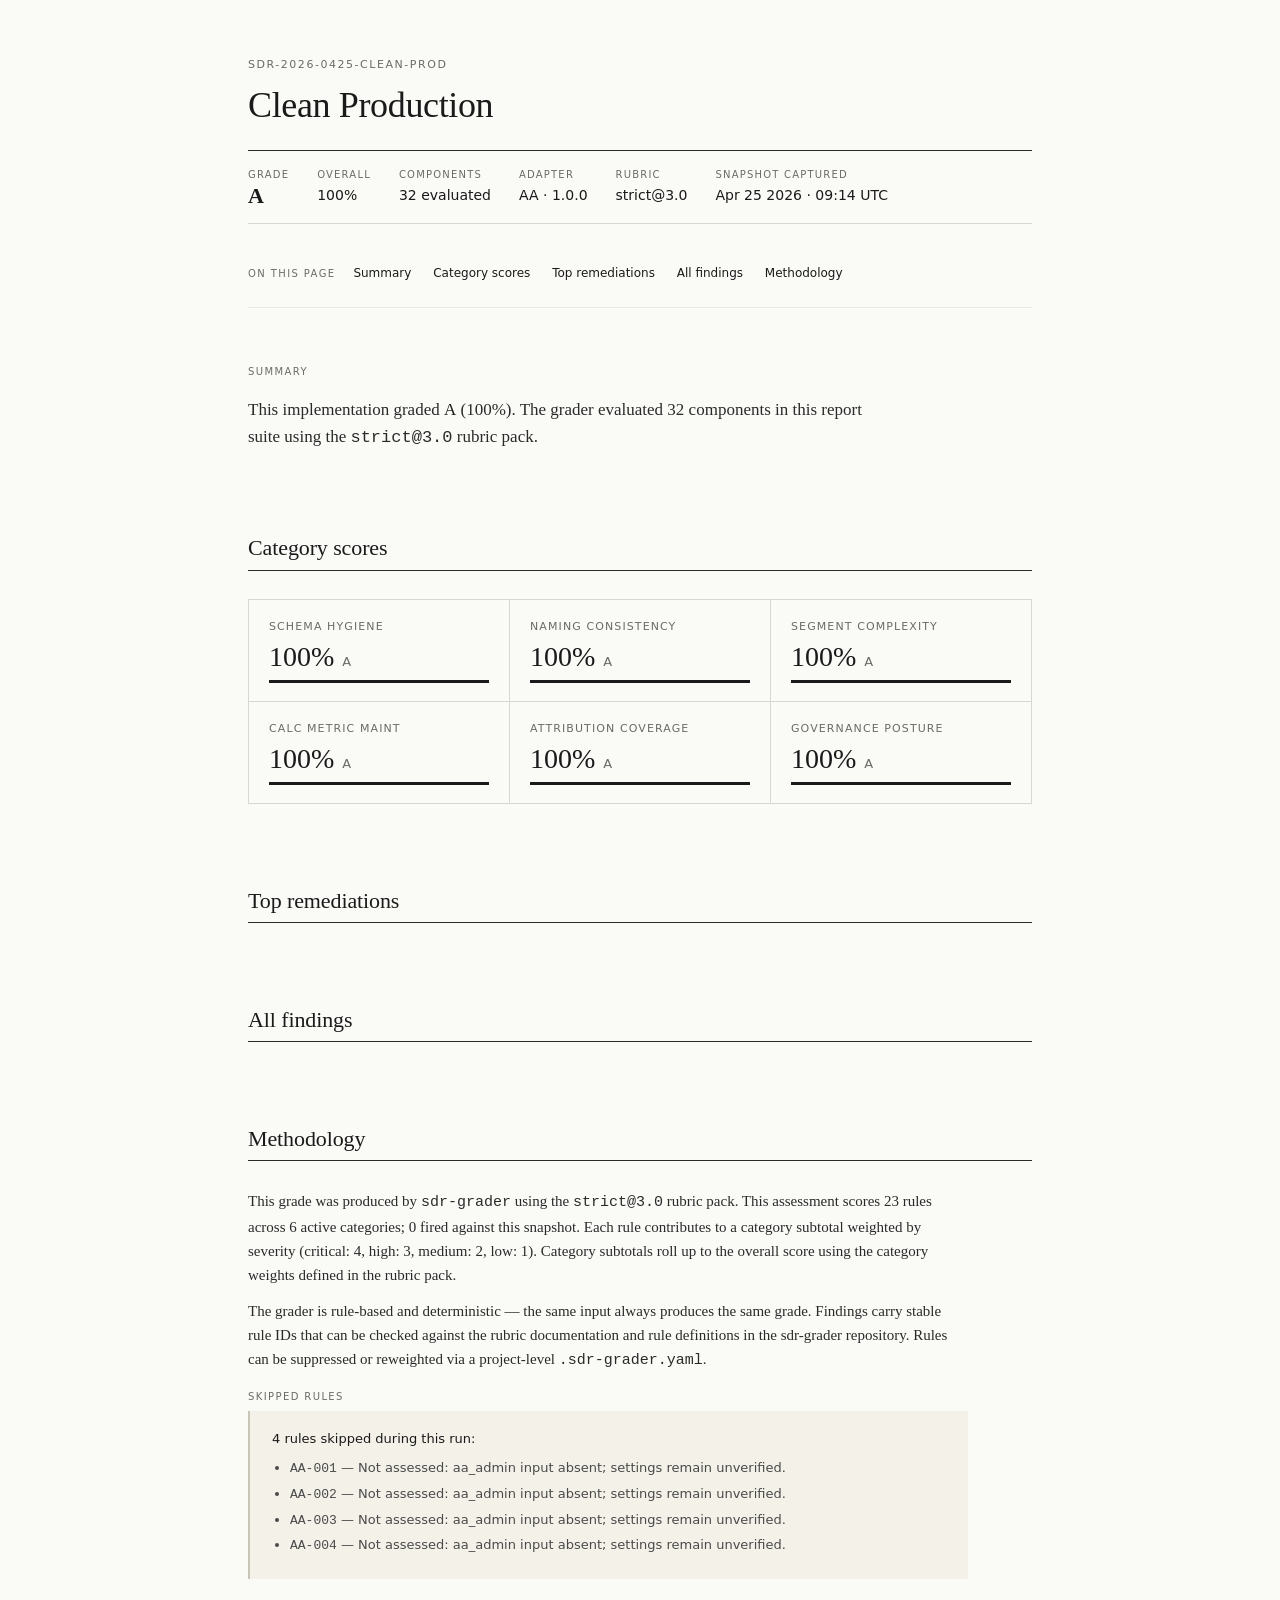
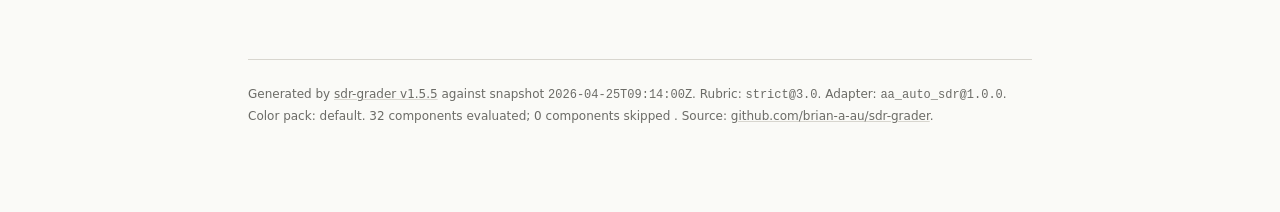
==== examples/grade-aa-clean.html @ 220c114c "chore: prepare the 1.5.5 patch release" ====
<!DOCTYPE html>
<html lang="en" data-color-pack="default">
<head>
<meta charset="utf-8">
<meta name="viewport" content="width=device-width, initial-scale=1">
<meta http-equiv="Content-Security-Policy" content="default-src 'none'; style-src 'unsafe-inline'; img-src 'none'; media-src 'none'; object-src 'none'; frame-src 'none'; connect-src 'none'; base-uri 'none'; form-action 'none'">
<meta name="referrer" content="no-referrer">
<title>SDR-2026-0425-CLEAN-PROD — Clean Production</title>
<style>/* ---------- Reset & base ---------- */
*, *::before, *::after { box-sizing: border-box; }
html { -webkit-text-size-adjust: 100%; }
body {
  margin: 0;
  font-family: "Charter", "Iowan Old Style", "Source Serif Pro", Georgia, "Times New Roman", serif;
  font-size: 16px;
  line-height: 1.55;
  color: var(--sdr-text-primary);
  background: var(--sdr-surface-page);
  -webkit-font-smoothing: antialiased;
  -moz-osx-font-smoothing: grayscale;
}
.ui {
  font-family: "Söhne", "Inter", -apple-system, BlinkMacSystemFont, "Segoe UI", sans-serif;
}
.mono {
  font-family: "JetBrains Mono", "SF Mono", "Menlo", "Consolas", monospace;
}

/* ---------- Layout ---------- */
.page {
  max-width: 880px;
  margin: 0 auto;
  padding: 56px 48px 96px;
}
@media (max-width: 720px) {
  .page { padding: 32px 20px 64px; }
}

/* ---------- Eyebrow + Title ---------- */
.eyebrow {
  font-family: "Söhne", "Inter", system-ui, sans-serif;
  font-size: 11px;
  font-weight: 500;
  letter-spacing: 0.14em;
  text-transform: uppercase;
  color: var(--sdr-text-muted);
  margin-bottom: 12px;
}
h1 {
  font-family: "Charter", "Iowan Old Style", Georgia, serif;
  font-weight: 500;
  font-size: 36px;
  line-height: 1.15;
  letter-spacing: -0.01em;
  margin: 0 0 24px 0;
}

/* ---------- Metadata strip ---------- */
.meta-strip {
  display: flex;
  flex-wrap: wrap;
  gap: 28px;
  padding: 16px 0;
  border-top: 1px solid var(--sdr-report-text-secondary);
  border-bottom: 1px solid var(--sdr-border-default);
  margin-bottom: 40px;
  font-family: "Söhne", "Inter", system-ui, sans-serif;
  font-size: 13px;
}
.meta-strip .item { display: flex; flex-direction: column; gap: 2px; }
.meta-strip .label {
  font-size: 10px;
  letter-spacing: 0.12em;
  text-transform: uppercase;
  color: var(--sdr-text-muted);
  font-weight: 500;
}
.meta-strip .value { font-size: 14px; color: var(--sdr-text-primary); font-weight: 500; }
.meta-strip .grade-cell .value {
  font-family: "Charter", Georgia, serif;
  font-size: 22px;
  font-weight: 600;
  line-height: 1;
}

/* ---------- On this page ---------- */
nav.toc {
  font-family: "Söhne", "Inter", system-ui, sans-serif;
  font-size: 12px;
  color: var(--sdr-text-muted);
  margin-bottom: 56px;
  padding-bottom: 24px;
  border-bottom: 1px solid var(--sdr-surface-emphasis);
}
nav.toc .label {
  font-size: 10px;
  letter-spacing: 0.14em;
  text-transform: uppercase;
  margin-right: 14px;
  color: var(--sdr-text-muted);
}
nav.toc a {
  color: var(--sdr-text-primary);
  text-decoration: none;
  margin-right: 18px;
  border-bottom: 1px solid transparent;
  transition: border-color 0.15s;
}
nav.toc a:hover { border-bottom-color: var(--sdr-text-primary); }

/* ---------- TL;DR ---------- */
.tldr {
  font-family: "Söhne", "Inter", system-ui, sans-serif;
  font-size: 10px;
  letter-spacing: 0.14em;
  text-transform: uppercase;
  color: var(--sdr-text-muted);
  font-weight: 500;
  margin-bottom: 12px;
}
.tldr-body {
  font-size: 17px;
  line-height: 1.6;
  color: var(--sdr-report-text-secondary);
  margin-bottom: 56px;
  max-width: 640px;
}
.tldr-body strong { color: var(--sdr-text-primary); font-weight: 500; }

/* ---------- Section headings ---------- */
h2 {
  font-family: "Charter", Georgia, serif;
  font-weight: 500;
  font-size: 22px;
  letter-spacing: -0.005em;
  margin: 0 0 4px 0;
  padding-top: 24px;
}
.section-rule { height: 1px; background: var(--sdr-report-text-secondary); margin: 0 0 28px 0; }
section { margin-bottom: 56px; }

/* ---------- Category grid ---------- */
.category-grid {
  display: grid;
  grid-template-columns: repeat(auto-fit, minmax(220px, 1fr));
  gap: 1px;
  background: var(--sdr-border-default);
  border: 1px solid var(--sdr-border-default);
  margin-bottom: 8px;
}
.cat {
  background: var(--sdr-surface-page);
  padding: 18px 20px;
  font-family: "Söhne", "Inter", system-ui, sans-serif;
}
.cat .name {
  font-size: 11px;
  letter-spacing: 0.1em;
  text-transform: uppercase;
  color: var(--sdr-text-muted);
  font-weight: 500;
  margin-bottom: 8px;
}
.cat .score { display: flex; align-items: baseline; gap: 8px; margin-bottom: 8px; }
.cat .pct {
  font-family: "Charter", Georgia, serif;
  font-size: 28px;
  font-weight: 500;
  line-height: 1;
  color: var(--sdr-text-primary);
}
.cat .sub { font-size: 13px; color: var(--sdr-text-muted); font-weight: 500; }
.cat .bar { height: 3px; background: var(--sdr-surface-emphasis); position: relative; overflow: hidden; }
.cat .bar > span { display: block; height: 100%; background: var(--sdr-chart-primary); }
.cat .bar.warn > span { background: var(--sdr-report-severity-high); }
.cat .bar.crit > span { background: var(--sdr-report-severity-critical); }

/* ---------- Remediations ---------- */
ol.remediations { list-style: none; counter-reset: rem; padding: 0; margin: 0; }
ol.remediations li {
  counter-increment: rem;
  display: grid;
  grid-template-columns: 36px 1fr auto;
  gap: 16px;
  align-items: baseline;
  padding: 16px 0;
  border-bottom: 1px solid var(--sdr-surface-emphasis);
}
ol.remediations li:last-child { border-bottom: 0; }
ol.remediations li::before {
  content: counter(rem, decimal-leading-zero);
  font-family: "Söhne", "Inter", system-ui, sans-serif;
  font-size: 11px;
  color: var(--sdr-text-muted);
  letter-spacing: 0.06em;
}
ol.remediations .text { font-size: 16px; line-height: 1.5; color: var(--sdr-text-primary); }
ol.remediations .text .ref {
  font-family: "Söhne", "Inter", system-ui, sans-serif;
  font-size: 11px;
  color: var(--sdr-text-muted);
  letter-spacing: 0.04em;
  margin-left: 6px;
}
ol.remediations .priority-weight {
  font-family: "Söhne", "Inter", system-ui, sans-serif;
  font-size: 12px;
  color: var(--sdr-report-change-added);
  white-space: nowrap;
  font-weight: 500;
}

/* ---------- Findings ---------- */
.finding {
  padding: 24px 0;
  border-bottom: 1px solid var(--sdr-surface-emphasis);
  content-visibility: auto;
  /* 320px ≈ median finding height; `auto` self-corrects after first render */
  contain-intrinsic-size: auto 320px;
}
.finding:first-of-type { border-top: 1px solid var(--sdr-surface-emphasis); }
.finding-head {
  display: flex;
  flex-wrap: wrap;
  gap: 10px;
  align-items: center;
  margin-bottom: 12px;
  font-family: "Söhne", "Inter", system-ui, sans-serif;
  font-size: 12px;
  letter-spacing: 0.04em;
}
.finding-id {
  font-family: "JetBrains Mono", monospace;
  font-size: 11px;
  color: var(--sdr-text-muted);
  font-weight: 500;
}
.sev {
  font-size: 10px;
  letter-spacing: 0.12em;
  text-transform: uppercase;
  padding: 2px 7px;
  font-weight: 600;
  border: 1px solid currentColor;
}
.sev.crit { color: var(--sdr-report-severity-critical); }
.sev.high { color: var(--sdr-report-severity-high); }
.sev.med { color: var(--sdr-report-severity-medium); }
.sev.low { color: var(--sdr-report-severity-low); }
.finding-cat { color: var(--sdr-text-muted); font-size: 11px; letter-spacing: 0.06em; }
.finding-title {
  font-family: "Charter", Georgia, serif;
  font-size: 18px;
  font-weight: 500;
  line-height: 1.35;
  margin: 0 0 12px 0;
  color: var(--sdr-text-primary);
}
.finding-body { font-size: 15px; line-height: 1.6; color: var(--sdr-report-text-secondary); max-width: 640px; }
.finding-body p { margin: 0 0 12px 0; }
.finding-body p:last-child { margin-bottom: 0; }
.finding-section-label {
  font-family: "Söhne", "Inter", system-ui, sans-serif;
  font-size: 10px;
  letter-spacing: 0.14em;
  text-transform: uppercase;
  color: var(--sdr-text-muted);
  font-weight: 500;
  margin: 16px 0 6px 0;
}
.components-list {
  font-family: "JetBrains Mono", monospace;
  font-size: 13px;
  color: var(--sdr-report-text-secondary);
  line-height: 1.7;
  background: var(--sdr-report-surface-code);
  padding: 12px 16px;
  border-left: 2px solid var(--sdr-report-border-code);
  margin: 0;
  white-space: pre;
  overflow-x: auto;
}
pre.code {
  font-family: "JetBrains Mono", monospace;
  font-size: 12.5px;
  line-height: 1.55;
  background: var(--sdr-report-surface-code);
  padding: 14px 16px;
  border-left: 2px solid var(--sdr-report-border-code);
  overflow-x: auto;
  margin: 8px 0 0 0;
  color: var(--sdr-report-text-secondary);
}
.finding-actions {
  margin-top: 14px;
  font-family: "Söhne", "Inter", system-ui, sans-serif;
  font-size: 12px;
  color: var(--sdr-text-muted);
}
.finding-actions a {
  color: var(--sdr-text-muted);
  text-decoration: none;
  border-bottom: 1px solid var(--sdr-border-default);
  margin-right: 18px;
  padding-bottom: 1px;
}
.finding-actions a:hover { color: var(--sdr-text-primary); border-bottom-color: var(--sdr-text-primary); }

/* ---------- Distribution ---------- */
.dist {
  display: grid;
  grid-template-columns: 1fr 1fr;
  gap: 32px 48px;
  font-family: "Söhne", "Inter", system-ui, sans-serif;
  font-size: 13px;
}
@media (max-width: 600px) { .dist { grid-template-columns: 1fr; } }
.dist .row { display: flex; flex-direction: column; gap: 10px; }
.dist .label {
  font-size: 10px;
  letter-spacing: 0.14em;
  text-transform: uppercase;
  color: var(--sdr-text-muted);
  font-weight: 500;
}
.dist svg { display: block; }

/* ---------- Skipped ---------- */
.skipped {
  background: var(--sdr-report-surface-code);
  padding: 18px 22px;
  font-family: "Söhne", "Inter", system-ui, sans-serif;
  font-size: 13px;
  line-height: 1.6;
  color: var(--sdr-report-severity-low);
  border-left: 2px solid var(--sdr-report-border-code);
}
.skipped strong { font-weight: 500; color: var(--sdr-text-primary); }
.skipped ul { margin: 8px 0 0 0; padding-left: 18px; }
.skipped li { margin-bottom: 4px; }

/* ---------- Provenance ---------- */
.provenance {
  margin-top: 80px;
  padding-top: 24px;
  border-top: 1px solid var(--sdr-border-default);
  font-family: "Söhne", "Inter", system-ui, sans-serif;
  font-size: 12px;
  line-height: 1.7;
  color: var(--sdr-text-muted);
}
.provenance a { color: var(--sdr-text-muted); text-decoration: underline; text-decoration-color: var(--sdr-border-default); }
.provenance a:hover { color: var(--sdr-text-primary); }

/* ---------- Print ---------- */
@media print {
  body {
    color: var(--sdr-print-foreground);
    background: var(--sdr-print-background);
  }
  .page { max-width: none; padding: 0.6in; }
  .finding {
    break-inside: avoid;
    content-visibility: visible;
    border-color: var(--sdr-print-border);
  }
  .cat { break-inside: avoid; background: var(--sdr-print-background); }
  .meta-strip,
  .category-grid,
  .provenance,
  .trend-table th,
  .trend-table td { border-color: var(--sdr-print-border); }
  .category-grid { background: var(--sdr-print-border); }
  .section-rule { background: var(--sdr-print-border); }
  .sev { color: var(--sdr-print-foreground); }
  nav.toc { display: none; }
  .finding-actions { display: none; }
}

:root {
  --sdr-surface-page: #FAFAF7;
  --sdr-surface-panel: #FFFFFF;
  --sdr-surface-subtle: #F5F3EB;
  --sdr-surface-emphasis: #ECE9E0;
  --sdr-text-primary: #1A1A1A;
  --sdr-text-muted: #6B6B66;
  --sdr-text-inverse: #FFFFFF;
  --sdr-border-default: #D8D6CF;
  --sdr-border-strong: #8A8A82;
  --sdr-focus-ring: #3A5E5E;
  --sdr-accent-primary: #4A6F6F;
  --sdr-accent-secondary: #6A4F30;
  --sdr-component-metric: #2A2A2A;
  --sdr-component-dimension: #4A6F6F;
  --sdr-component-derived-field: #5E6B78;
  --sdr-component-segment: #8A6A4A;
  --sdr-component-calculated-metric: #806A00;
  --sdr-severity-critical: #8C4A3F;
  --sdr-severity-high: #9C4F10;
  --sdr-severity-medium: #806A00;
  --sdr-severity-low: #3D6B4F;
  --sdr-change-added: #3D6B4F;
  --sdr-change-modified: #806A00;
  --sdr-change-removed: #8C4A3F;
  --sdr-chart-primary: #1A1A1A;
  --sdr-chart-secondary: #4A6F6F;
  --sdr-chart-grid: #8A8A82;
  --sdr-chart-axis: #6B6B66;
  --sdr-print-foreground: #1A1A1A;
  --sdr-print-background: #FFFFFF;
  --sdr-print-border: #8A8A82;
}
:root {
  --sdr-report-text-secondary: #2A2A2A;
  --sdr-report-severity-critical: #8B2A1F;
  --sdr-report-severity-high: #9C4F10;
  --sdr-report-severity-medium: #6B6B1A;
  --sdr-report-severity-low: #4A4A4A;
  --sdr-report-change-added: #2A5934;
  --sdr-report-surface-code: #F3F1E8;
  --sdr-report-border-code: #C9C5B6;
  --sdr-report-trend-up: #355C2C;
  --sdr-report-trend-down: #8B2A1F;
  --sdr-report-trend-flat: #6B6B66;
  --sdr-report-trend-card: #F3F1EA;
  --sdr-report-chart-grid: #D8D6CF;
  --sdr-report-chart-secondary: #8A8A82;
}
</style>
</head>
<body>
<main class="page">


  <div class="eyebrow">SDR-2026-0425-CLEAN-PROD</div>
  <h1>Clean Production</h1>


  <div class="meta-strip">
    <div class="item grade-cell">
      <span class="label">Grade</span>
      <span class="value">A</span>
    </div>
    <div class="item">
      <span class="label">Overall</span>
      <span class="value">100%</span>
    </div>
    <div class="item">
      <span class="label">Components</span>
      <span class="value">32 evaluated</span>
    </div>
    <div class="item">
      <span class="label">Adapter</span>
      <span class="value">AA · 1.0.0</span>
    </div>
    <div class="item">
      <span class="label">Rubric</span>
      <span class="value">strict@3.0</span>
    </div>
    <div class="item">
      <span class="label">Snapshot captured</span>
      <span class="value">Apr 25 2026 · 09:14 UTC</span>
    </div>
  </div>


  <nav class="toc">
    <span class="label">On this page</span>
    <a href="#tldr">Summary</a>
    <a href="#categories">Category scores</a>
    <a href="#remediations">Top remediations</a>
    <a href="#findings">All findings</a>

    <a href="#methodology">Methodology</a>
  </nav>


  <section id="tldr">
    <div class="tldr">Summary</div>
    <p class="tldr-body">This implementation graded <strong>A</strong> (100%). The grader evaluated 32 components in this report suite using the <span class="mono">strict@3.0</span> rubric pack.</p>
  </section>


  <section id="categories">
    <h2>Category scores</h2>
    <div class="section-rule"></div>

    <div class="category-grid">

      <div class="cat">
        <div class="name">schema hygiene</div>
        <div class="score">
          <span class="pct">100%</span>
          <span class="sub">A</span>
        </div>
        <div class="bar">
          <span style="width:100%"></span>
        </div>
      </div>

      <div class="cat">
        <div class="name">naming consistency</div>
        <div class="score">
          <span class="pct">100%</span>
          <span class="sub">A</span>
        </div>
        <div class="bar">
          <span style="width:100%"></span>
        </div>
      </div>

      <div class="cat">
        <div class="name">segment complexity</div>
        <div class="score">
          <span class="pct">100%</span>
          <span class="sub">A</span>
        </div>
        <div class="bar">
          <span style="width:100%"></span>
        </div>
      </div>

      <div class="cat">
        <div class="name">calc metric maint</div>
        <div class="score">
          <span class="pct">100%</span>
          <span class="sub">A</span>
        </div>
        <div class="bar">
          <span style="width:100%"></span>
        </div>
      </div>

      <div class="cat">
        <div class="name">attribution coverage</div>
        <div class="score">
          <span class="pct">100%</span>
          <span class="sub">A</span>
        </div>
        <div class="bar">
          <span style="width:100%"></span>
        </div>
      </div>

      <div class="cat">
        <div class="name">governance posture</div>
        <div class="score">
          <span class="pct">100%</span>
          <span class="sub">A</span>
        </div>
        <div class="bar">
          <span style="width:100%"></span>
        </div>
      </div>

    </div>
  </section>


  <section id="remediations">
    <h2>Top remediations</h2>
    <div class="section-rule"></div>

    <ol class="remediations">

    </ol>
  </section>


  <section id="findings">
    <h2>All findings</h2>
    <div class="section-rule"></div>


  </section>





  <section id="methodology">
    <h2>Methodology</h2>
    <div class="section-rule"></div>

    <div class="finding-body" style="max-width: 720px;">

        <p>This grade was produced by <span class="mono">sdr-grader</span> using the <span class="mono">strict@3.0</span> rubric pack. This assessment scores 23 rules across 6 active categories; 0 fired against this snapshot. Each rule contributes to a category subtotal weighted by severity (critical: 4, high: 3, medium: 2, low: 1). Category subtotals roll up to the overall score using the category weights defined in the rubric pack.</p>

        <p>The grader is rule-based and deterministic — the same input always produces the same grade. Findings carry stable rule IDs that can be checked against the rubric documentation and rule definitions in the sdr-grader repository. Rules can be suppressed or reweighted via a project-level <span class="mono">.sdr-grader.yaml</span>.</p>



      <div class="finding-section-label">Skipped rules</div>
      <div class="skipped">
        <strong>4 rules skipped during this run:</strong>
        <ul>

          <li><span class="mono">AA-001</span> — Not assessed: aa_admin input absent; settings remain unverified.</li>

          <li><span class="mono">AA-002</span> — Not assessed: aa_admin input absent; settings remain unverified.</li>

          <li><span class="mono">AA-003</span> — Not assessed: aa_admin input absent; settings remain unverified.</li>

          <li><span class="mono">AA-004</span> — Not assessed: aa_admin input absent; settings remain unverified.</li>

        </ul>
      </div>

    </div>
  </section>


  <div class="provenance">
    Generated by <a href="https://github.com/brian-a-au/sdr-grader">sdr-grader v1.5.5</a>
    against snapshot <span class="mono">2026-04-25T09:14:00Z</span>.
    Rubric: <span class="mono">strict@3.0</span>.
    Adapter: <span class="mono">aa_auto_sdr@1.0.0</span>.
    Color pack: default.
    32 components evaluated; 0 components skipped
    .
    Source: <a href="https://github.com/brian-a-au/sdr-grader">github.com/brian-a-au/sdr-grader</a>.
  </div>

</main>
</body>
</html>
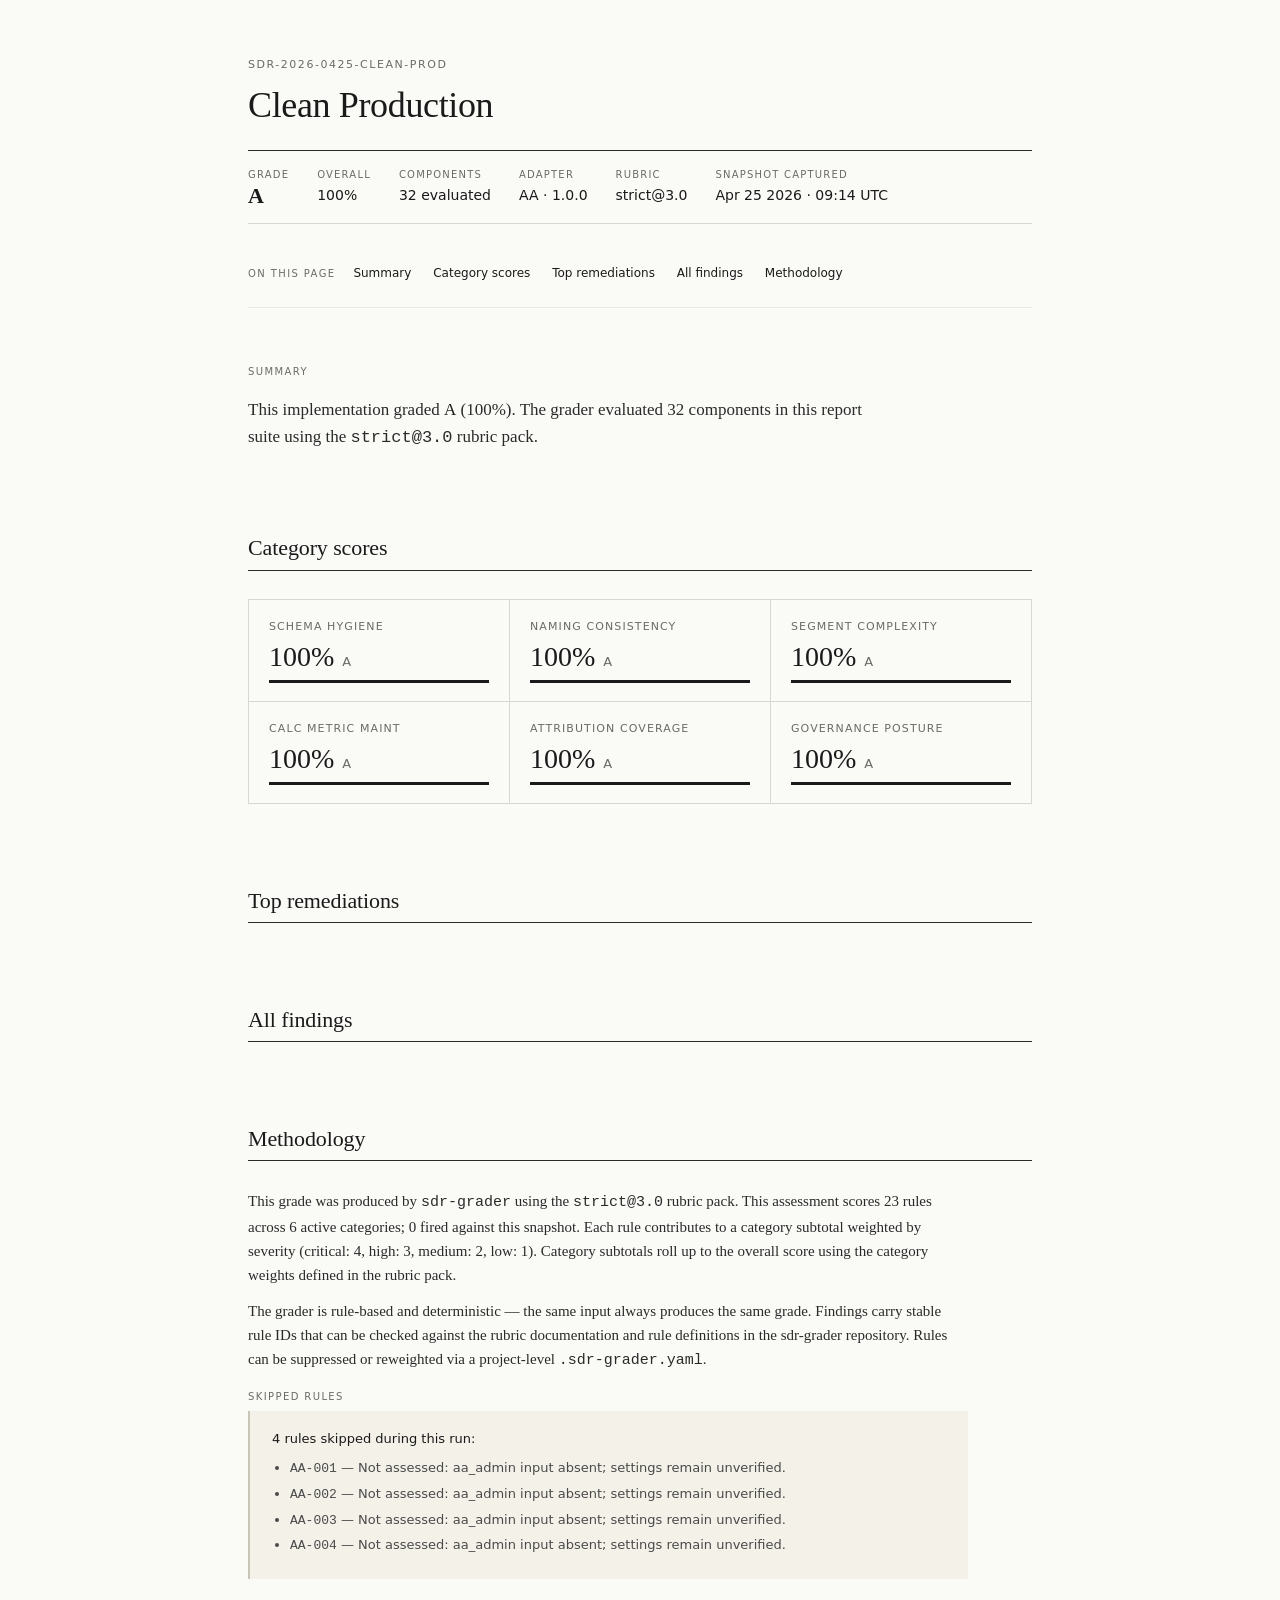
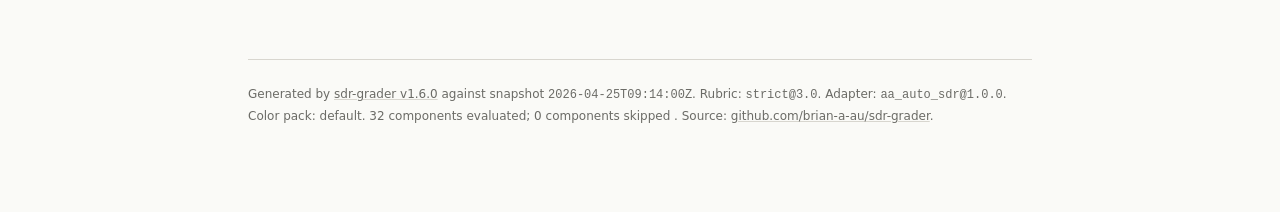
==== commit a11fc74c: "chore: prepare the 1.6.0 release" ====
--- a/examples/grade-aa-clean.html
+++ b/examples/grade-aa-clean.html
@@ -611,7 +611,7 @@
 
 
   <div class="provenance">
-    Generated by <a href="https://github.com/brian-a-au/sdr-grader">sdr-grader v1.5.5</a>
+    Generated by <a href="https://github.com/brian-a-au/sdr-grader">sdr-grader v1.6.0</a>
     against snapshot <span class="mono">2026-04-25T09:14:00Z</span>.
     Rubric: <span class="mono">strict@3.0</span>.
     Adapter: <span class="mono">aa_auto_sdr@1.0.0</span>.
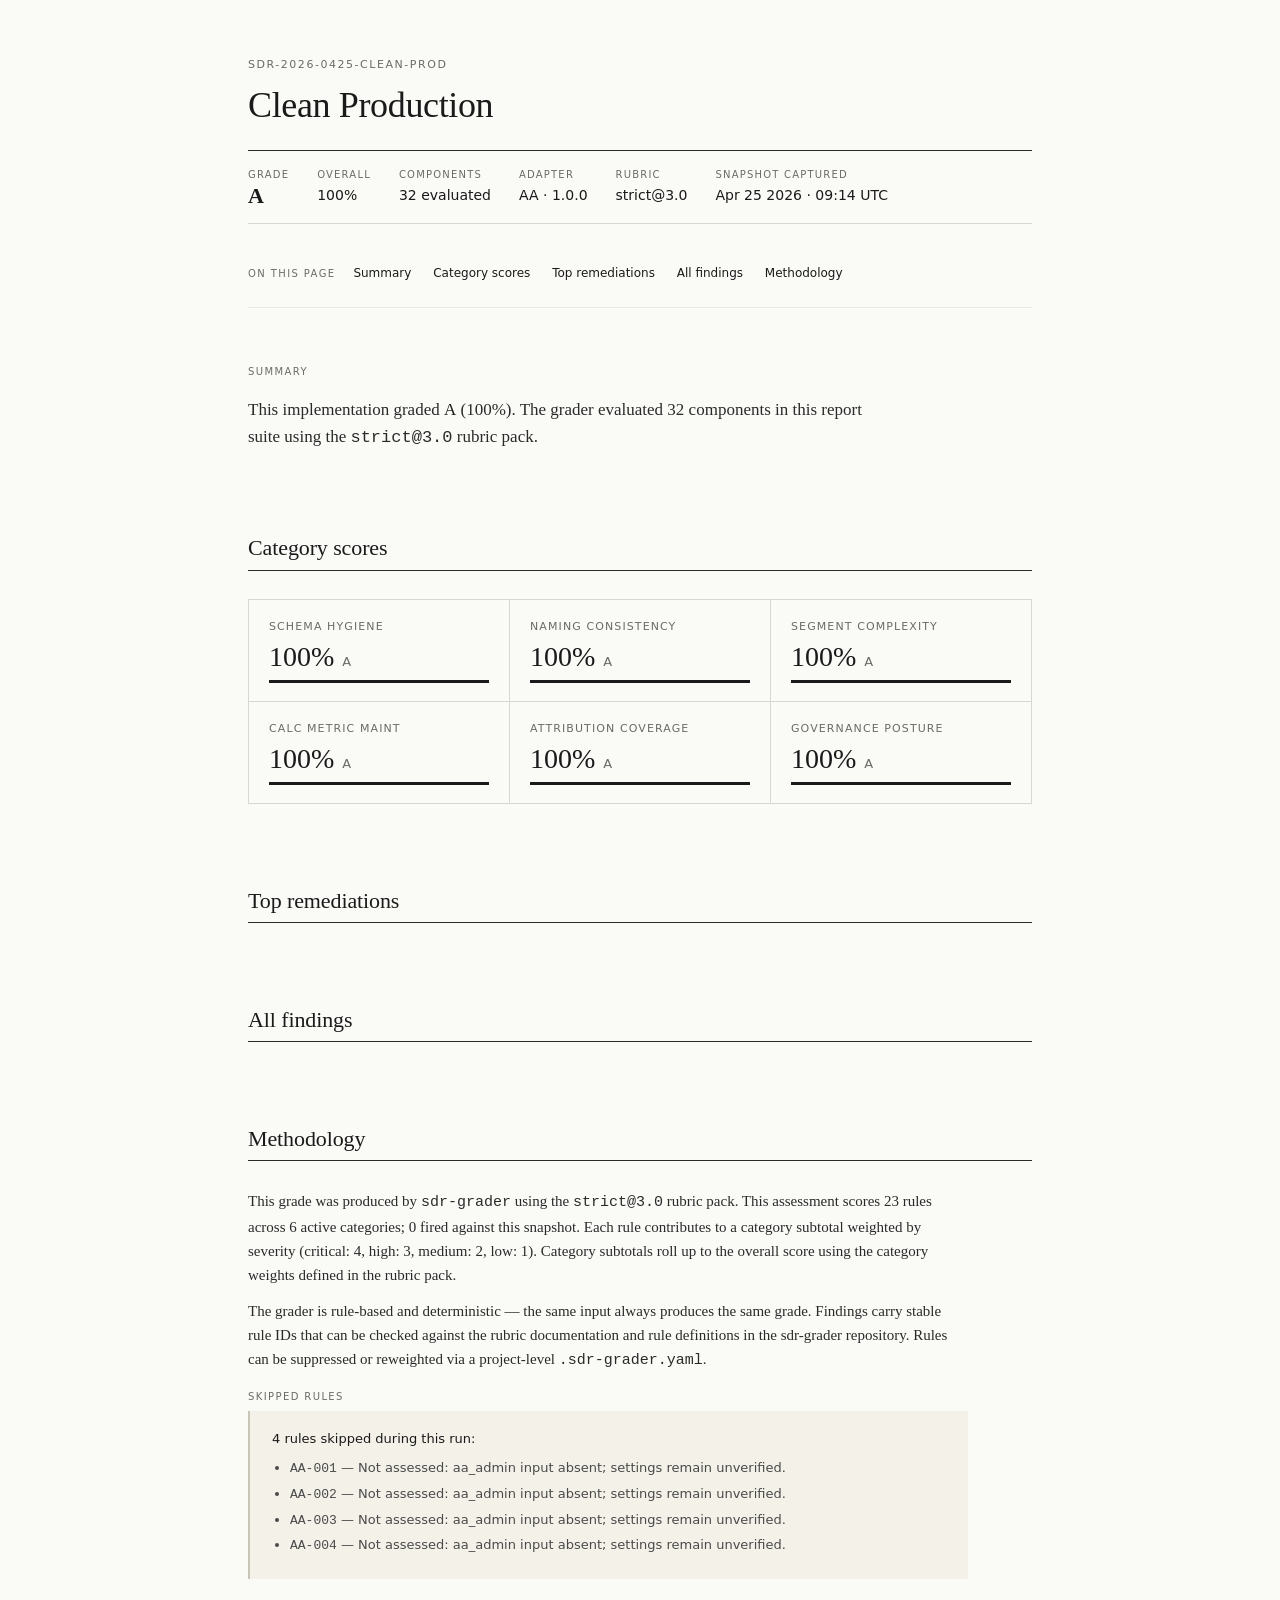
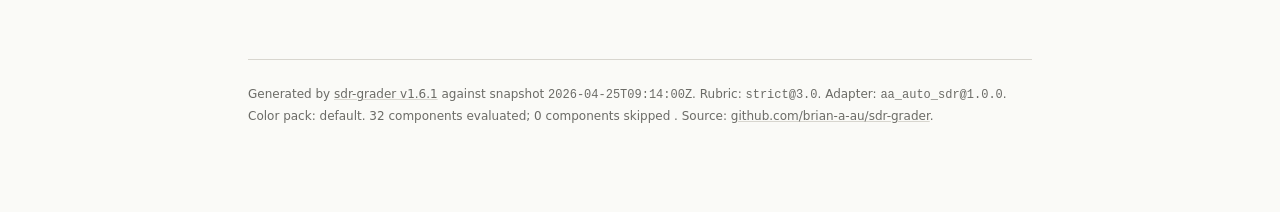
==== commit b094c2a5: "chore: prepare the 1.6.1 release" ====
--- a/examples/grade-aa-clean.html
+++ b/examples/grade-aa-clean.html
@@ -611,7 +611,7 @@
 
 
   <div class="provenance">
-    Generated by <a href="https://github.com/brian-a-au/sdr-grader">sdr-grader v1.6.0</a>
+    Generated by <a href="https://github.com/brian-a-au/sdr-grader">sdr-grader v1.6.1</a>
     against snapshot <span class="mono">2026-04-25T09:14:00Z</span>.
     Rubric: <span class="mono">strict@3.0</span>.
     Adapter: <span class="mono">aa_auto_sdr@1.0.0</span>.
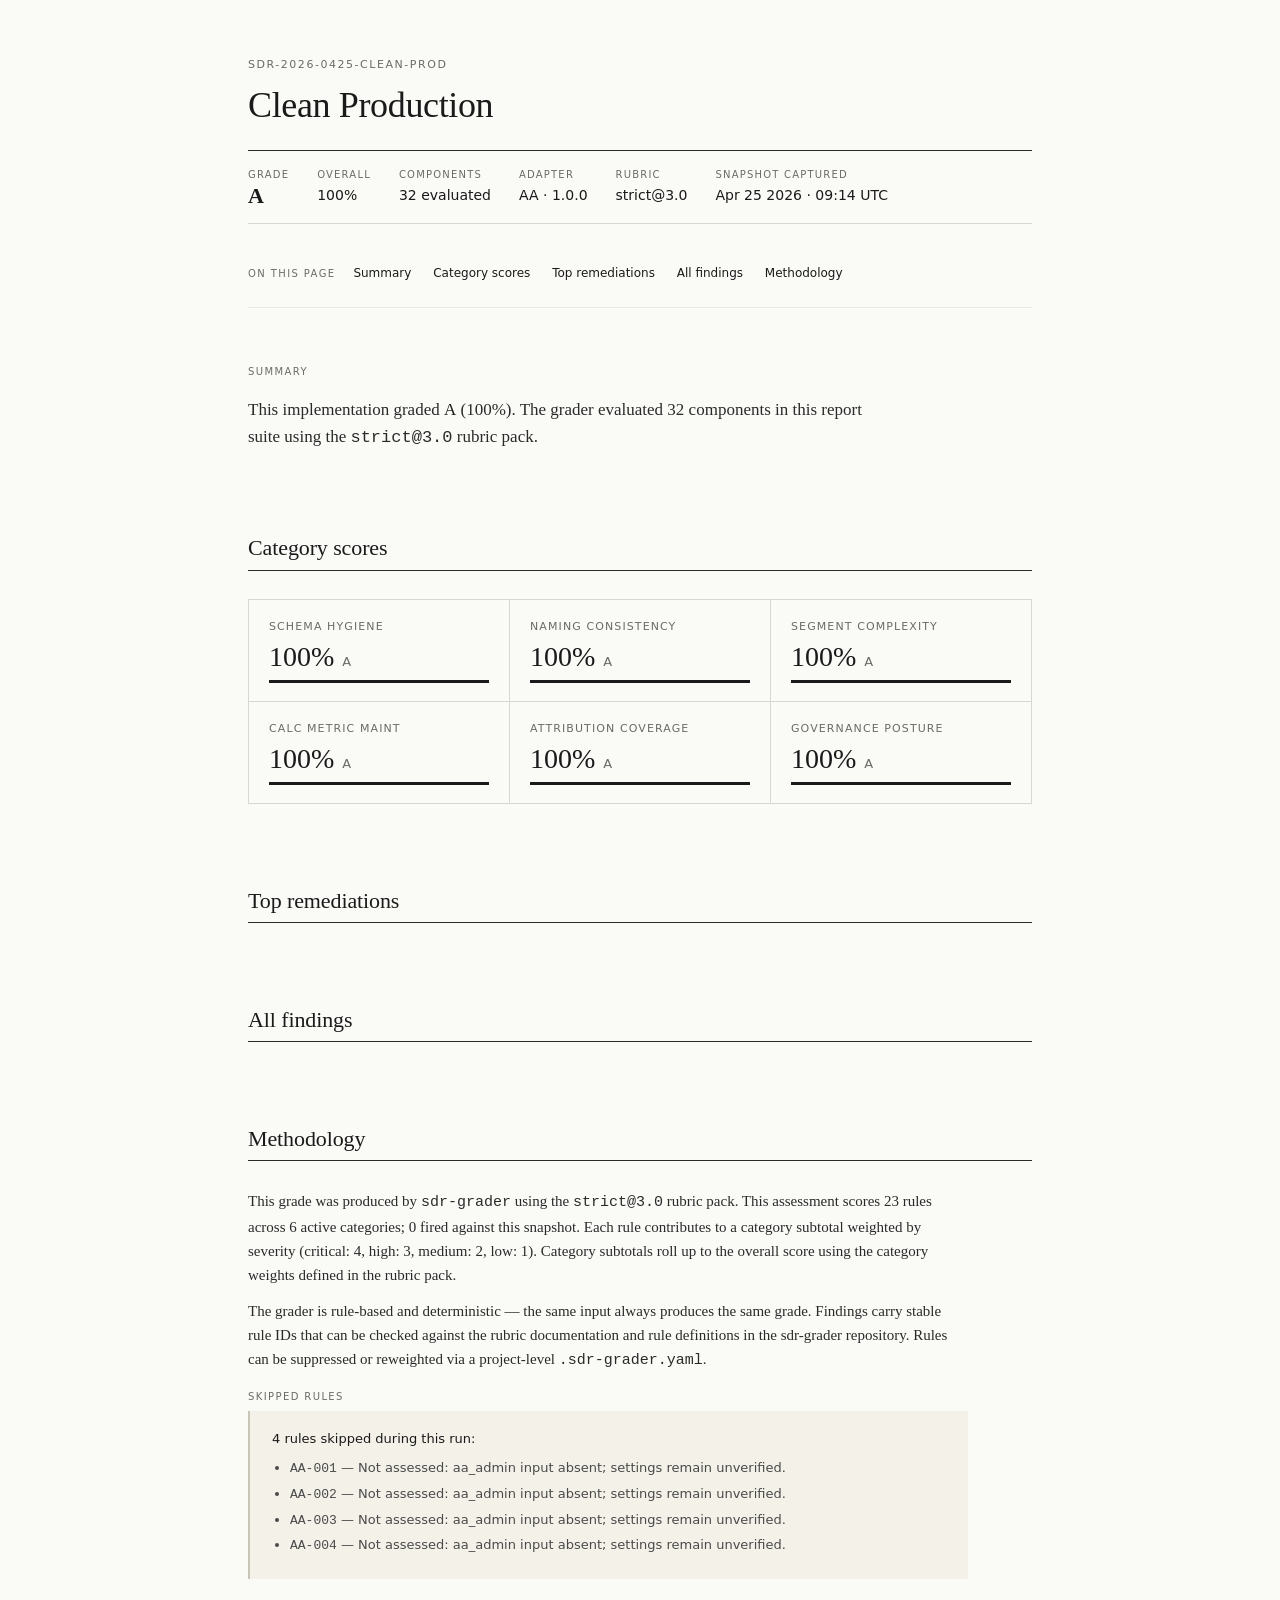
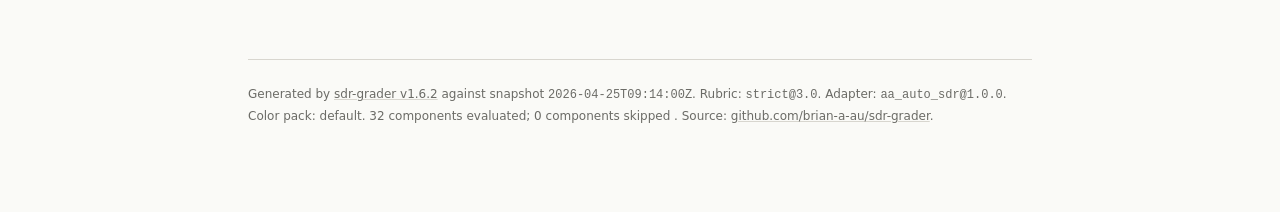
==== commit 9f9de64d: "chore: prepare the 1.6.2 release" ====
--- a/examples/grade-aa-clean.html
+++ b/examples/grade-aa-clean.html
@@ -611,7 +611,7 @@
 
 
   <div class="provenance">
-    Generated by <a href="https://github.com/brian-a-au/sdr-grader">sdr-grader v1.6.1</a>
+    Generated by <a href="https://github.com/brian-a-au/sdr-grader">sdr-grader v1.6.2</a>
     against snapshot <span class="mono">2026-04-25T09:14:00Z</span>.
     Rubric: <span class="mono">strict@3.0</span>.
     Adapter: <span class="mono">aa_auto_sdr@1.0.0</span>.
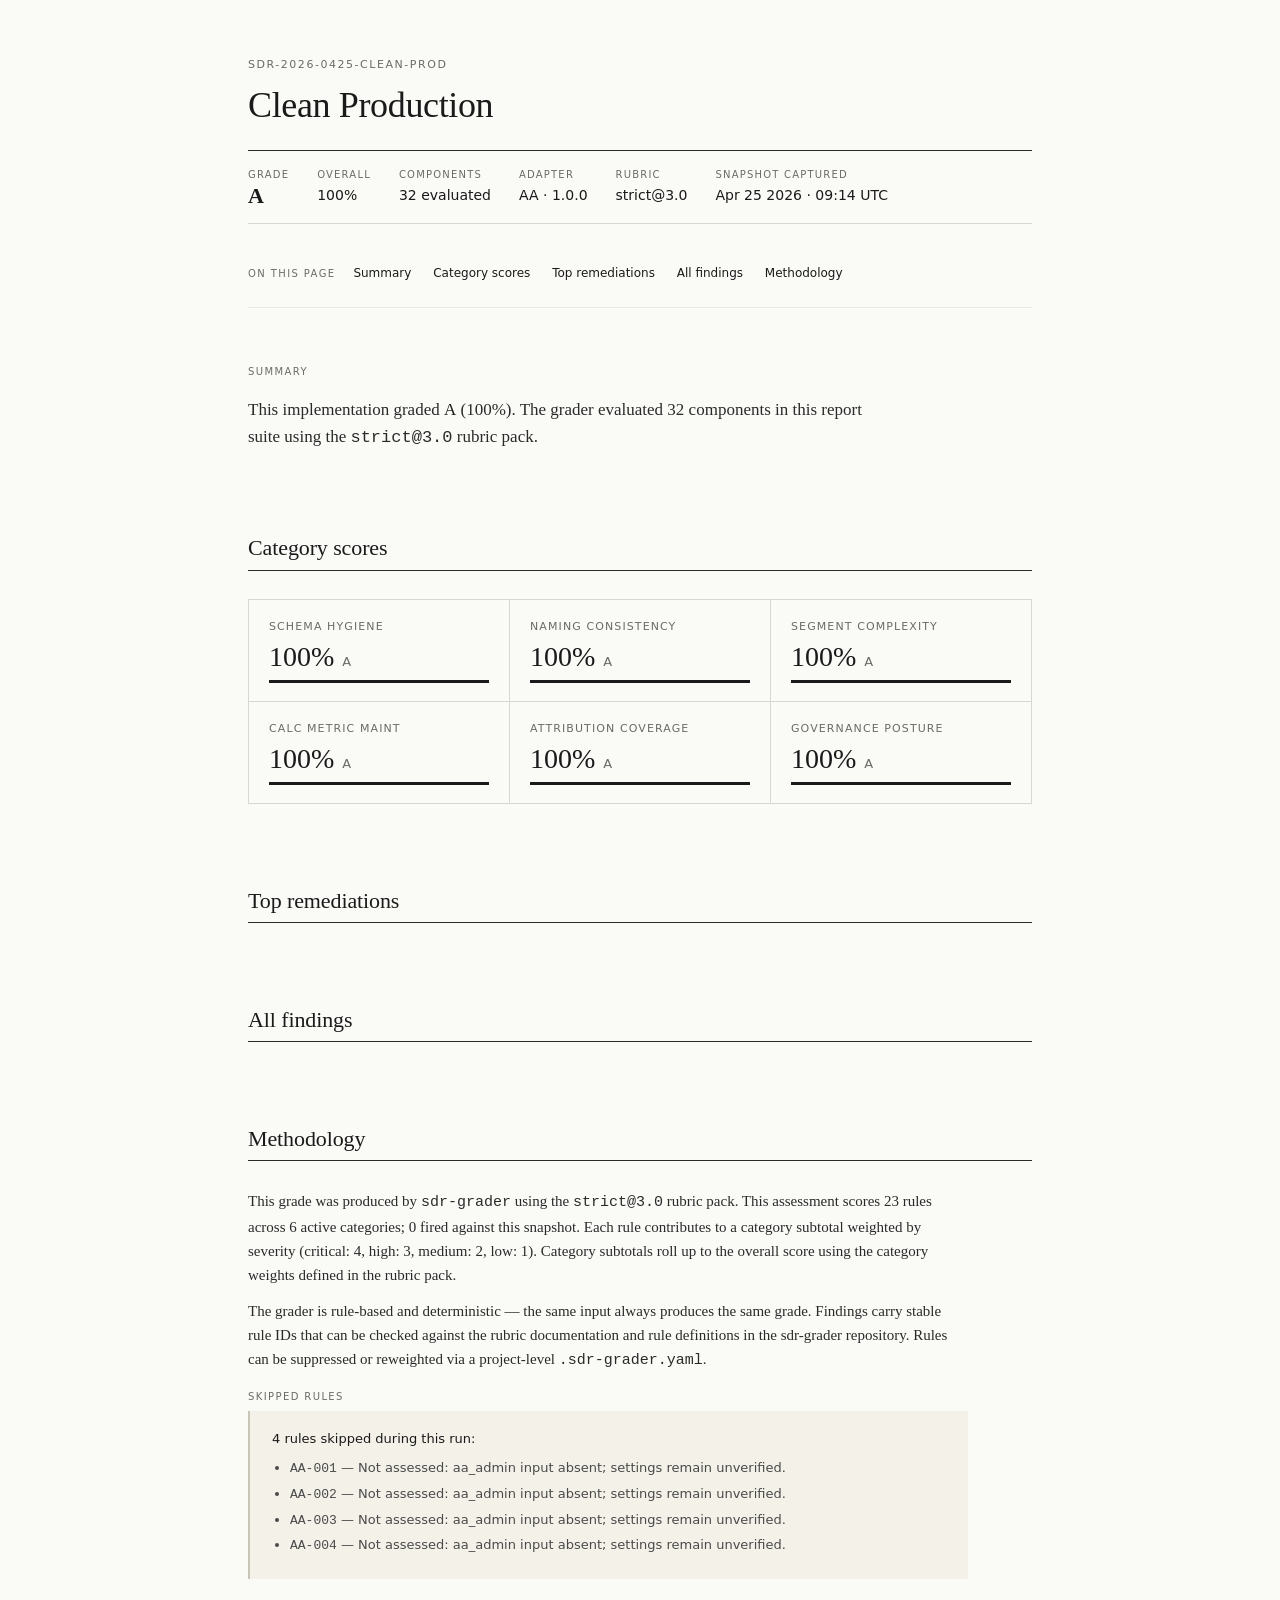
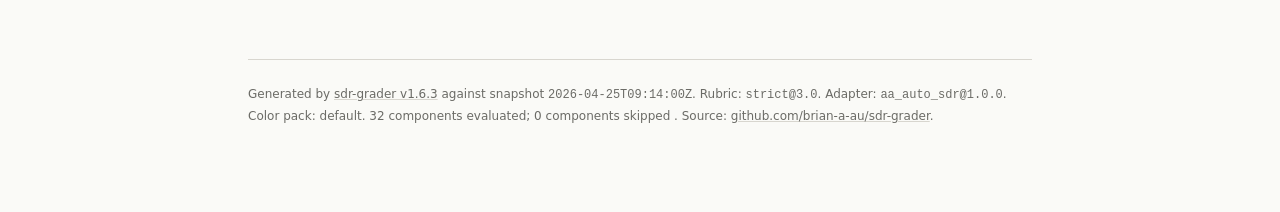
==== commit 76e23c79: "chore: prepare the 1.6.3 release" ====
--- a/examples/grade-aa-clean.html
+++ b/examples/grade-aa-clean.html
@@ -611,7 +611,7 @@
 
 
   <div class="provenance">
-    Generated by <a href="https://github.com/brian-a-au/sdr-grader">sdr-grader v1.6.2</a>
+    Generated by <a href="https://github.com/brian-a-au/sdr-grader">sdr-grader v1.6.3</a>
     against snapshot <span class="mono">2026-04-25T09:14:00Z</span>.
     Rubric: <span class="mono">strict@3.0</span>.
     Adapter: <span class="mono">aa_auto_sdr@1.0.0</span>.
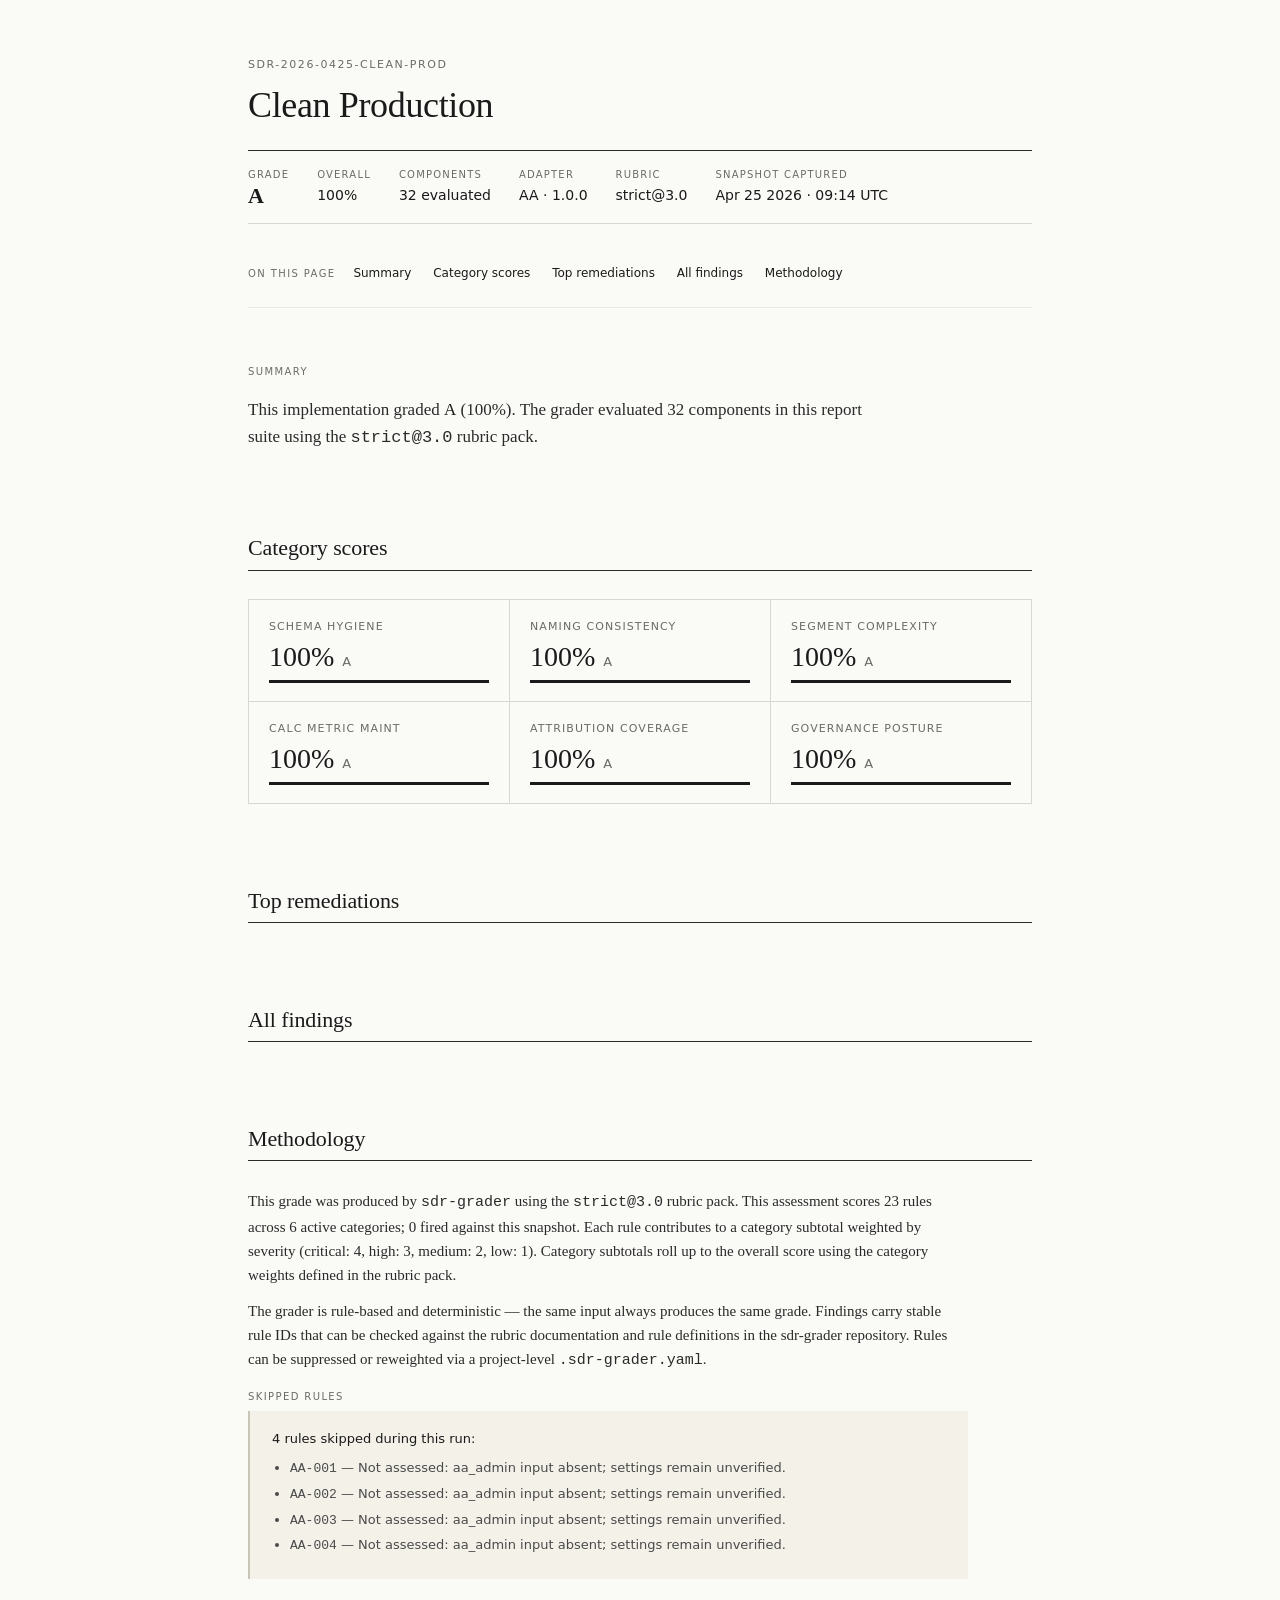
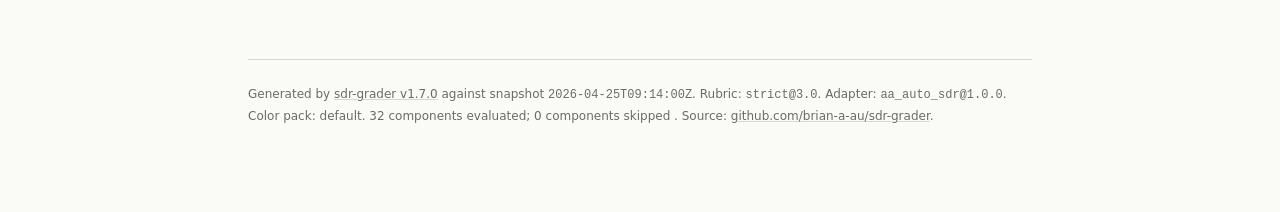
==== commit 36cf78f3: "chore: prepare the 1.7.0 release" ====
--- a/examples/grade-aa-clean.html
+++ b/examples/grade-aa-clean.html
@@ -611,7 +611,7 @@
 
 
   <div class="provenance">
-    Generated by <a href="https://github.com/brian-a-au/sdr-grader">sdr-grader v1.6.3</a>
+    Generated by <a href="https://github.com/brian-a-au/sdr-grader">sdr-grader v1.7.0</a>
     against snapshot <span class="mono">2026-04-25T09:14:00Z</span>.
     Rubric: <span class="mono">strict@3.0</span>.
     Adapter: <span class="mono">aa_auto_sdr@1.0.0</span>.
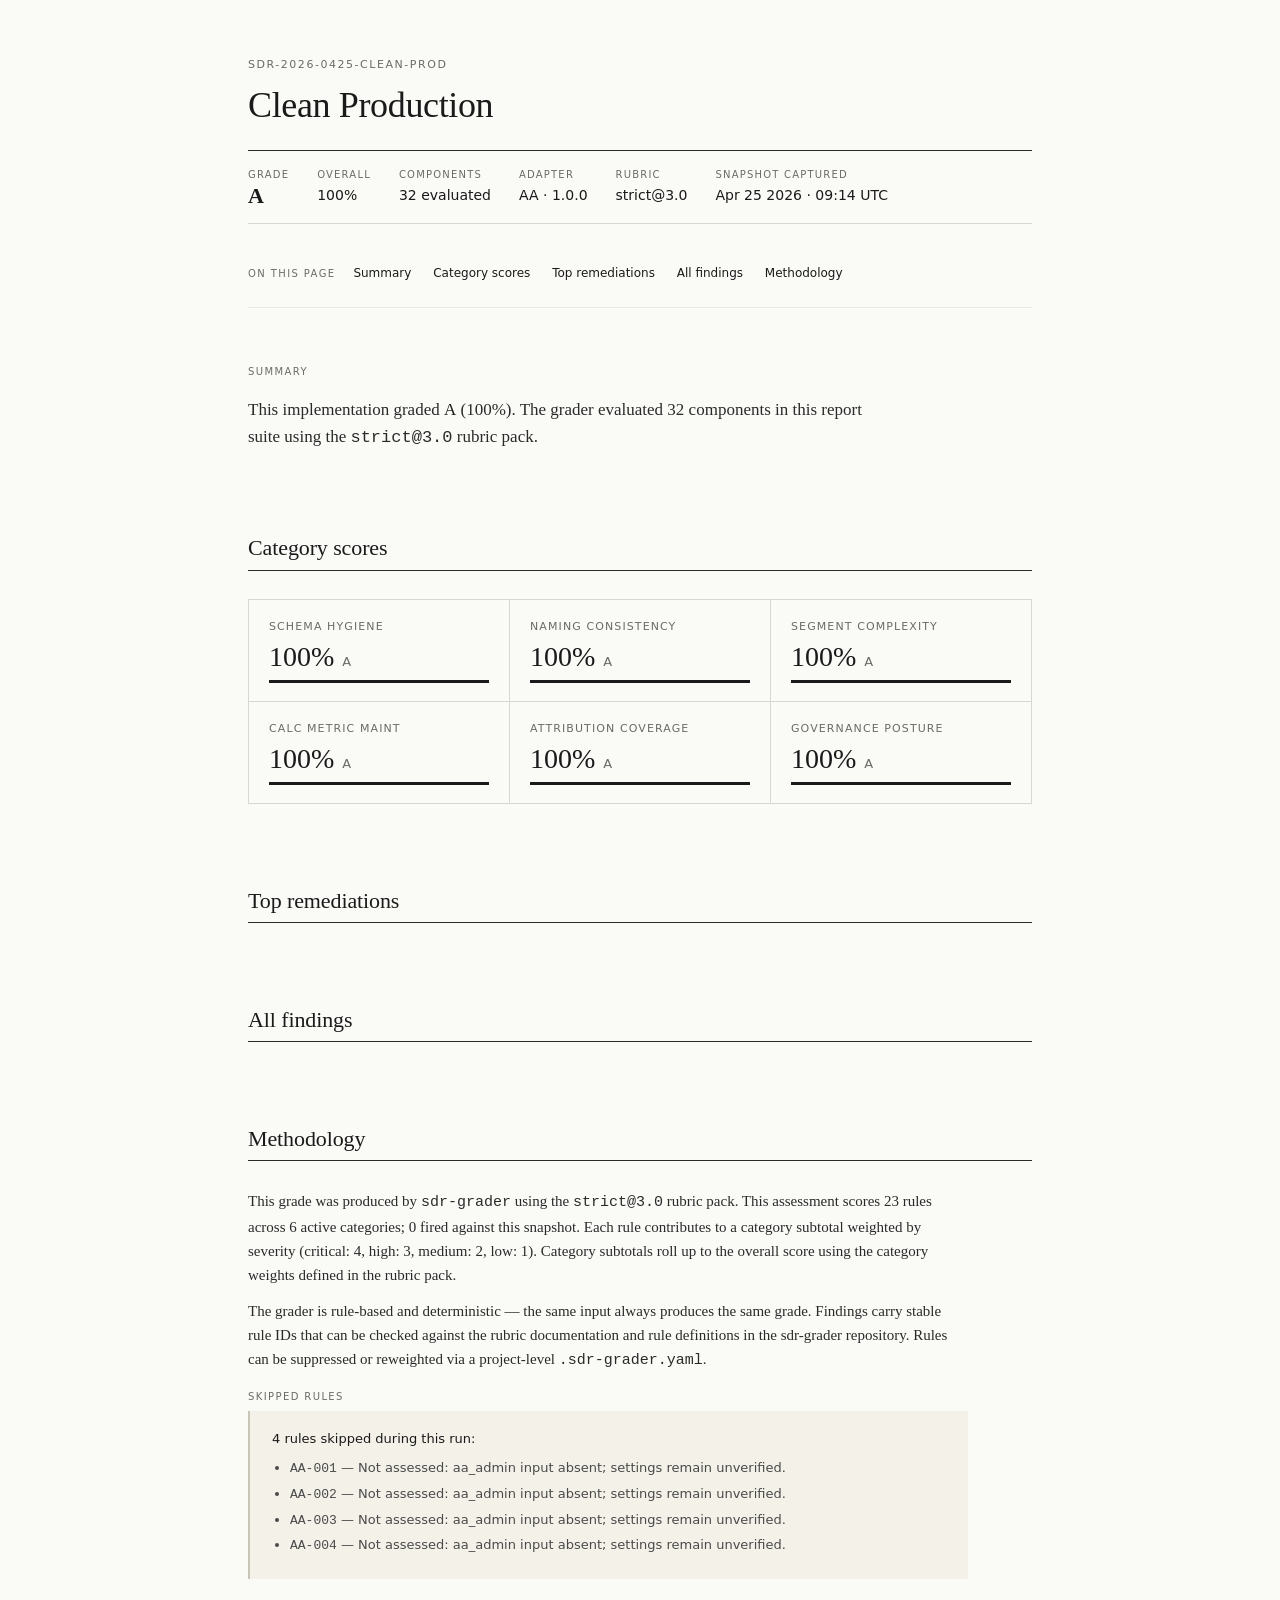
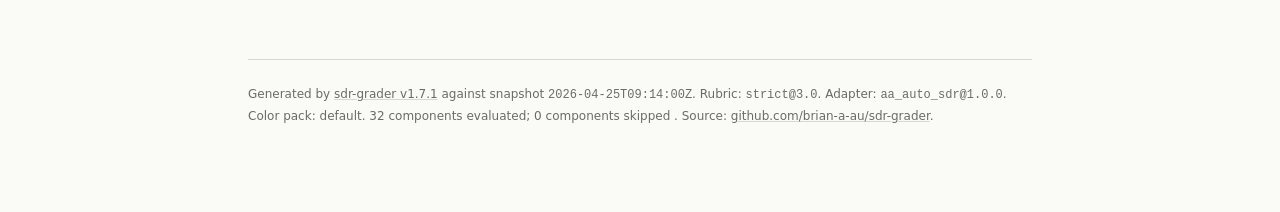
==== commit b01fdd01: "chore: prepare the 1.7.1 release" ====
--- a/examples/grade-aa-clean.html
+++ b/examples/grade-aa-clean.html
@@ -611,7 +611,7 @@
 
 
   <div class="provenance">
-    Generated by <a href="https://github.com/brian-a-au/sdr-grader">sdr-grader v1.7.0</a>
+    Generated by <a href="https://github.com/brian-a-au/sdr-grader">sdr-grader v1.7.1</a>
     against snapshot <span class="mono">2026-04-25T09:14:00Z</span>.
     Rubric: <span class="mono">strict@3.0</span>.
     Adapter: <span class="mono">aa_auto_sdr@1.0.0</span>.
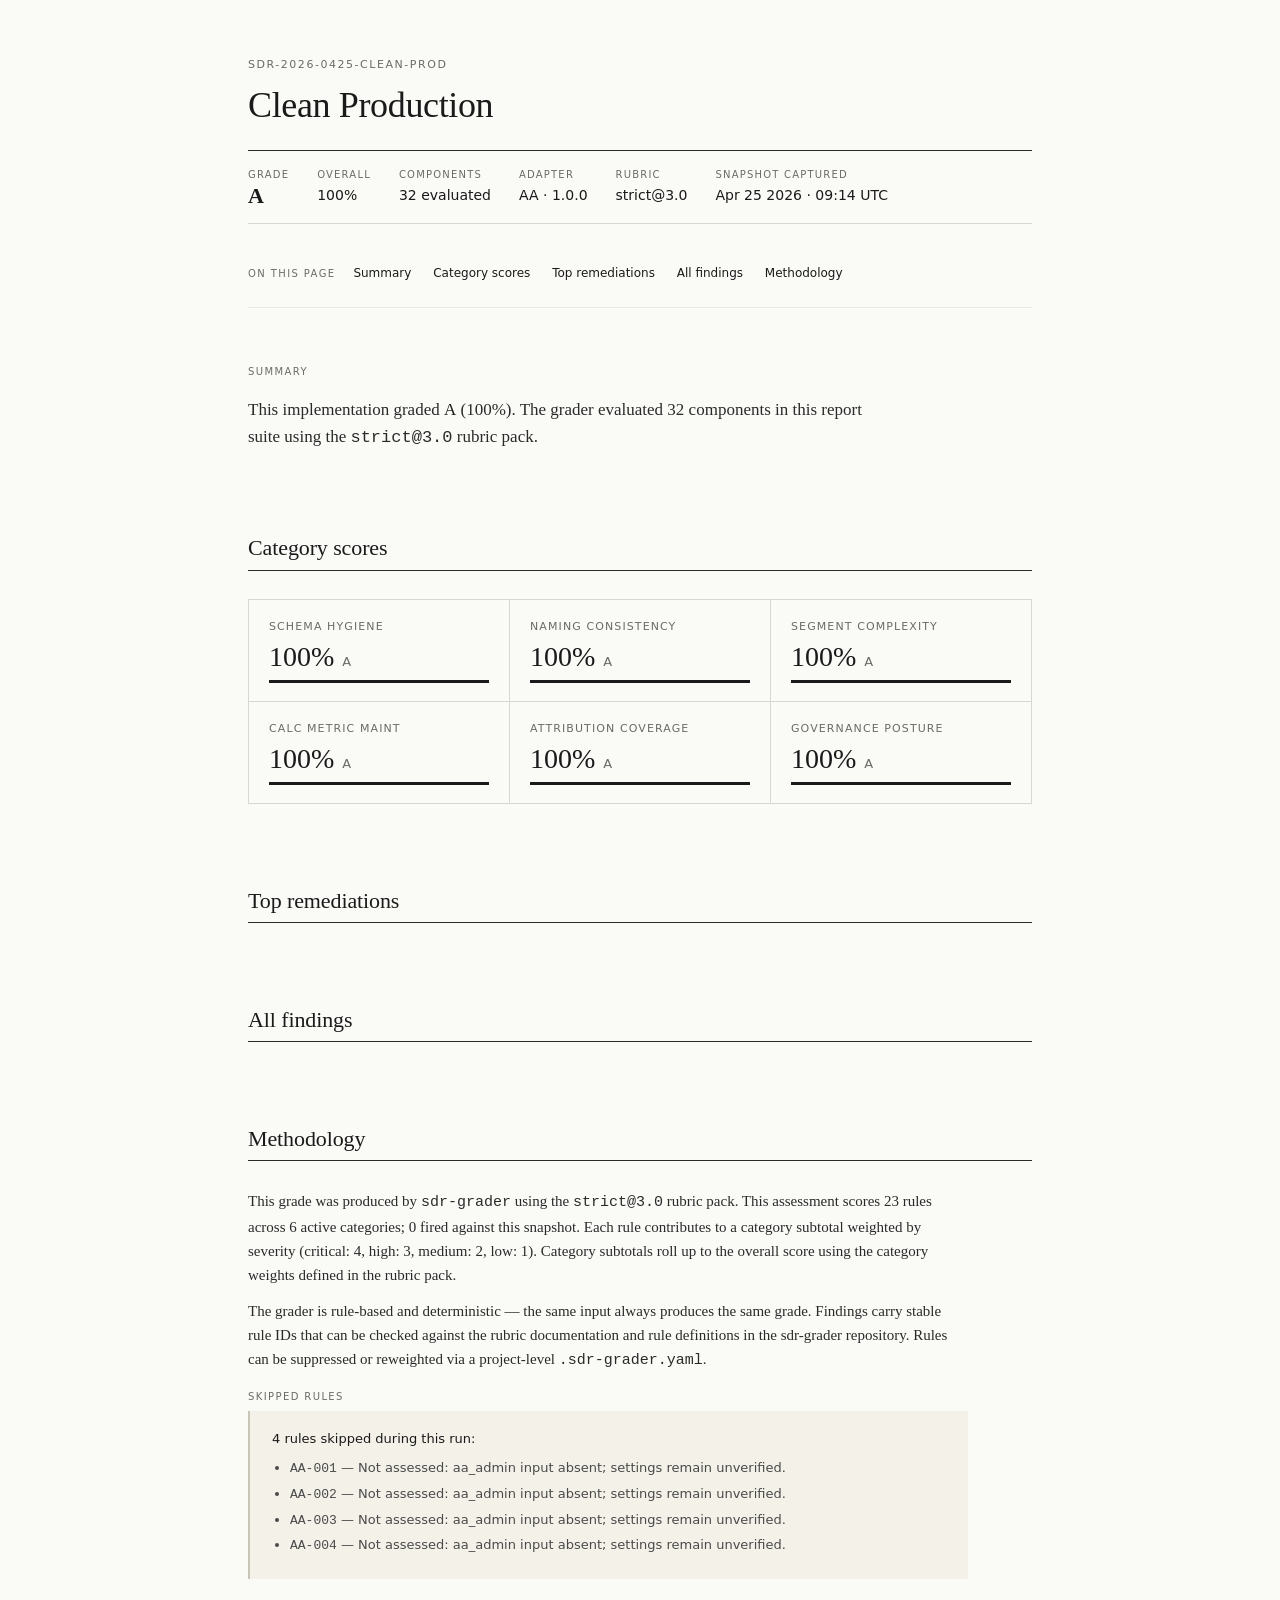
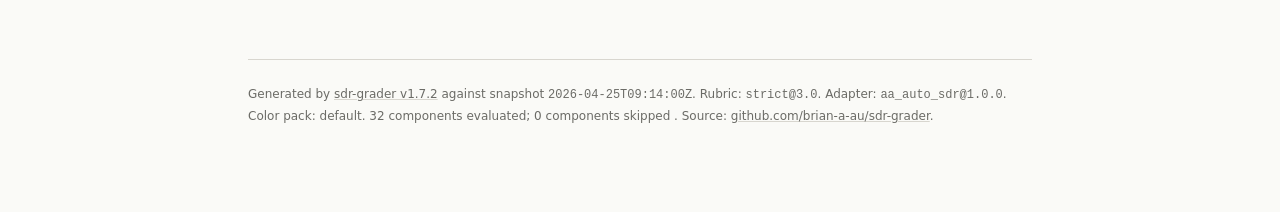
==== commit 7f8bdd45: "chore: prepare the 1.7.2 release" ====
--- a/examples/grade-aa-clean.html
+++ b/examples/grade-aa-clean.html
@@ -611,7 +611,7 @@
 
 
   <div class="provenance">
-    Generated by <a href="https://github.com/brian-a-au/sdr-grader">sdr-grader v1.7.1</a>
+    Generated by <a href="https://github.com/brian-a-au/sdr-grader">sdr-grader v1.7.2</a>
     against snapshot <span class="mono">2026-04-25T09:14:00Z</span>.
     Rubric: <span class="mono">strict@3.0</span>.
     Adapter: <span class="mono">aa_auto_sdr@1.0.0</span>.
